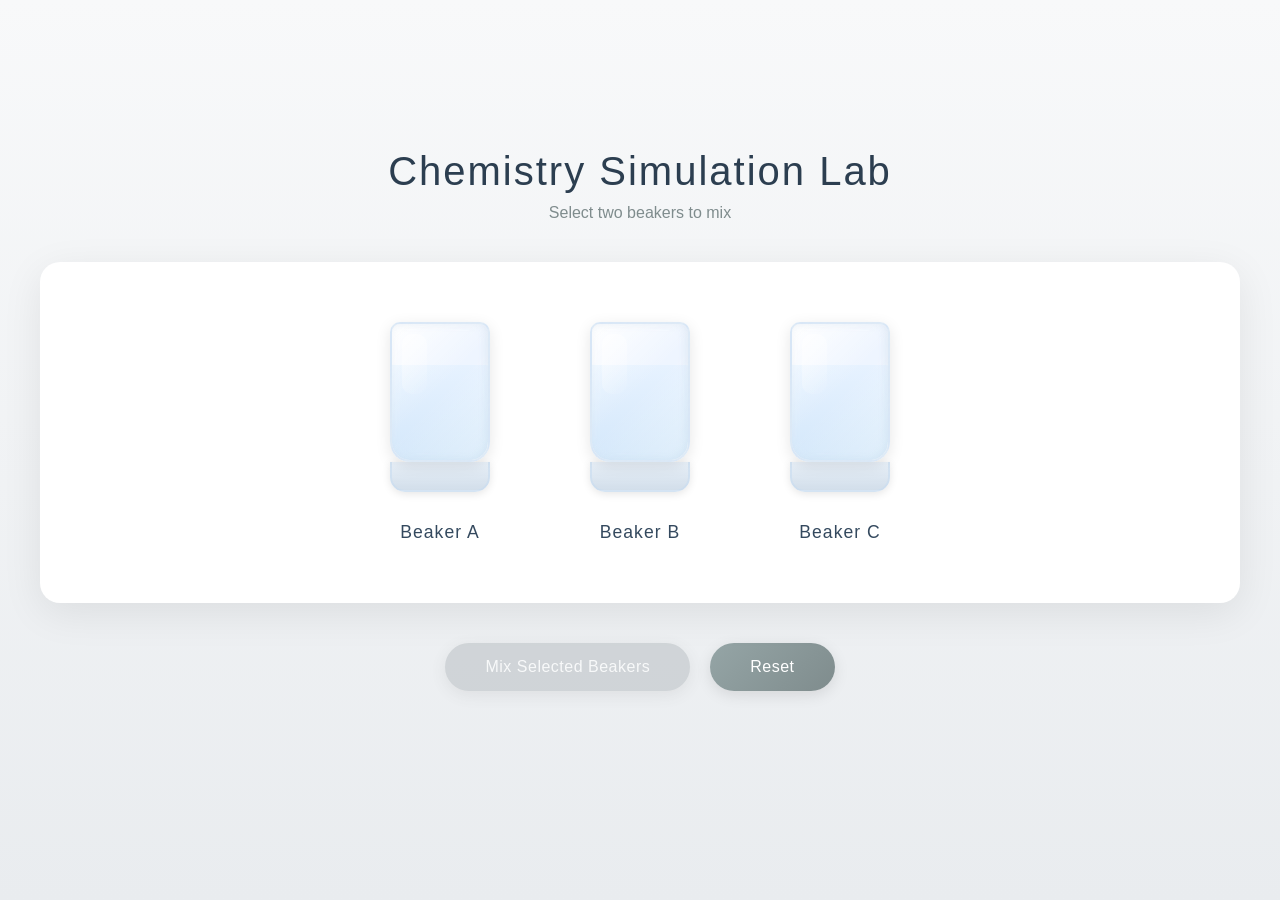
==== chemistry-simulation.html @ 5abb61dc "Add interactive chemistry simulation with three beakers Implemented a minimalist, scientific chemist" ====
<!DOCTYPE html>
<html lang="en">
<head>
    <meta charset="UTF-8">
    <meta name="viewport" content="width=device-width, initial-scale=1.0">
    <title>Interactive Chemistry Simulation</title>
    <link rel="stylesheet" href="chemistry-simulation.css">
</head>
<body>
    <div class="lab-container">
        <h1 class="title">Chemistry Simulation Lab</h1>

        <div class="instruction">Select two beakers to mix</div>

        <div class="lab-table">
            <div class="beaker-container" data-beaker="A">
                <div class="beaker" id="beaker-A">
                    <div class="beaker-glass">
                        <div class="liquid"></div>
                        <div class="reflection"></div>
                    </div>
                    <div class="beaker-base"></div>
                </div>
                <div class="label">Beaker A</div>
                <div class="selection-indicator"></div>
            </div>

            <div class="beaker-container" data-beaker="B">
                <div class="beaker" id="beaker-B">
                    <div class="beaker-glass">
                        <div class="liquid"></div>
                        <div class="reflection"></div>
                    </div>
                    <div class="beaker-base"></div>
                </div>
                <div class="label">Beaker B</div>
                <div class="selection-indicator"></div>
            </div>

            <div class="beaker-container" data-beaker="C">
                <div class="beaker" id="beaker-C">
                    <div class="beaker-glass">
                        <div class="liquid"></div>
                        <div class="reflection"></div>
                    </div>
                    <div class="beaker-base"></div>
                </div>
                <div class="label">Beaker C</div>
                <div class="selection-indicator"></div>
            </div>
        </div>

        <div class="controls">
            <button id="mix-btn" class="btn btn-mix" disabled>Mix Selected Beakers</button>
            <button id="reset-btn" class="btn btn-reset">Reset</button>
        </div>

        <div class="result-message" id="result-message"></div>

        <!-- Particle container for energy burst effect -->
        <div class="particle-container" id="particle-container"></div>
    </div>

    <script src="chemistry-simulation.js"></script>
</body>
</html>
---- chemistry-simulation.css ----
* {
    margin: 0;
    padding: 0;
    box-sizing: border-box;
}

body {
    font-family: 'Segoe UI', Tahoma, Geneva, Verdana, sans-serif;
    background: linear-gradient(to bottom, #f8f9fa 0%, #e9ecef 100%);
    min-height: 100vh;
    display: flex;
    justify-content: center;
    align-items: center;
    padding: 20px;
}

.lab-container {
    max-width: 1200px;
    width: 100%;
    text-align: center;
}

.title {
    font-size: 2.5rem;
    color: #2c3e50;
    margin-bottom: 10px;
    font-weight: 300;
    letter-spacing: 2px;
}

.instruction {
    font-size: 1rem;
    color: #7f8c8d;
    margin-bottom: 40px;
    font-weight: 300;
}

.lab-table {
    background: white;
    border-radius: 20px;
    padding: 60px 40px;
    box-shadow: 0 10px 40px rgba(0, 0, 0, 0.08);
    display: flex;
    justify-content: center;
    align-items: flex-end;
    gap: 80px;
    margin-bottom: 40px;
    position: relative;
}

.beaker-container {
    position: relative;
    cursor: pointer;
    transition: transform 0.3s ease;
}

.beaker-container:hover {
    transform: translateY(-5px);
}

.beaker-container.selected .selection-indicator {
    opacity: 1;
    transform: scale(1);
}

.beaker-container.disabled {
    opacity: 0.4;
    pointer-events: none;
}

.beaker {
    width: 120px;
    height: 180px;
    position: relative;
    display: flex;
    flex-direction: column;
    align-items: center;
}

.beaker-glass {
    width: 100px;
    height: 140px;
    background: linear-gradient(
        135deg,
        rgba(255, 255, 255, 0.9) 0%,
        rgba(230, 240, 255, 0.7) 50%,
        rgba(255, 255, 255, 0.9) 100%
    );
    border: 2px solid rgba(200, 220, 240, 0.6);
    border-radius: 10px 10px 20px 20px;
    position: relative;
    overflow: hidden;
    box-shadow:
        inset -2px 0 8px rgba(180, 200, 220, 0.3),
        inset 2px 0 8px rgba(255, 255, 255, 0.5),
        0 4px 15px rgba(0, 0, 0, 0.1);
}

.liquid {
    position: absolute;
    bottom: 0;
    width: 100%;
    height: 70%;
    background: linear-gradient(
        to bottom,
        rgba(200, 230, 255, 0.2) 0%,
        rgba(150, 200, 240, 0.3) 100%
    );
    border-radius: 0 0 18px 18px;
    transition: all 0.4s ease;
}

.reflection {
    position: absolute;
    top: 10px;
    left: 10px;
    width: 25px;
    height: 60px;
    background: linear-gradient(
        135deg,
        rgba(255, 255, 255, 0.6) 0%,
        rgba(255, 255, 255, 0) 100%
    );
    border-radius: 10px;
    pointer-events: none;
}

.beaker-base {
    width: 100px;
    height: 30px;
    background: linear-gradient(
        to bottom,
        rgba(200, 220, 240, 0.4) 0%,
        rgba(180, 200, 220, 0.6) 100%
    );
    border: 2px solid rgba(200, 220, 240, 0.6);
    border-top: none;
    border-radius: 0 0 15px 15px;
    box-shadow: 0 2px 8px rgba(0, 0, 0, 0.1);
}

.label {
    margin-top: 20px;
    font-size: 1.1rem;
    color: #34495e;
    font-weight: 500;
    letter-spacing: 1px;
}

.selection-indicator {
    position: absolute;
    bottom: -15px;
    left: 50%;
    transform: translateX(-50%) scale(0);
    width: 100px;
    height: 100px;
    border-radius: 50%;
    background: radial-gradient(
        circle,
        rgba(52, 152, 219, 0.3) 0%,
        rgba(52, 152, 219, 0.1) 50%,
        transparent 100%
    );
    border: 3px solid rgba(52, 152, 219, 0.6);
    opacity: 0;
    transition: all 0.3s ease;
    pointer-events: none;
}

.controls {
    display: flex;
    justify-content: center;
    gap: 20px;
    margin-bottom: 30px;
}

.btn {
    padding: 15px 40px;
    font-size: 1rem;
    border: none;
    border-radius: 50px;
    cursor: pointer;
    transition: all 0.3s ease;
    font-weight: 500;
    letter-spacing: 0.5px;
    box-shadow: 0 4px 15px rgba(0, 0, 0, 0.1);
}

.btn-mix {
    background: linear-gradient(135deg, #3498db 0%, #2980b9 100%);
    color: white;
}

.btn-mix:not(:disabled):hover {
    background: linear-gradient(135deg, #2980b9 0%, #21618c 100%);
    transform: translateY(-2px);
    box-shadow: 0 6px 20px rgba(52, 152, 219, 0.3);
}

.btn-mix:disabled {
    background: #bdc3c7;
    cursor: not-allowed;
    opacity: 0.6;
}

.btn-reset {
    background: linear-gradient(135deg, #95a5a6 0%, #7f8c8d 100%);
    color: white;
}

.btn-reset:hover {
    background: linear-gradient(135deg, #7f8c8d 0%, #5d6d7e 100%);
    transform: translateY(-2px);
    box-shadow: 0 6px 20px rgba(127, 140, 141, 0.3);
}

.result-message {
    font-size: 1.2rem;
    color: #2c3e50;
    min-height: 30px;
    font-weight: 400;
    letter-spacing: 0.5px;
}

/* Particle container for energy burst */
.particle-container {
    position: fixed;
    top: 0;
    left: 0;
    width: 100%;
    height: 100%;
    pointer-events: none;
    z-index: 1000;
}

.particle {
    position: absolute;
    width: 8px;
    height: 8px;
    border-radius: 50%;
    background: radial-gradient(circle, #ffd700 0%, #ff6b6b 100%);
    box-shadow: 0 0 10px rgba(255, 215, 0, 0.8);
    animation: particle-burst 0.6s ease-out forwards;
}

@keyframes particle-burst {
    0% {
        transform: translate(0, 0) scale(1);
        opacity: 1;
    }
    100% {
        transform: translate(var(--tx), var(--ty)) scale(0);
        opacity: 0;
    }
}

/* Energy Burst Animation */
.beaker-container.energy-burst .beaker-glass {
    animation: energy-glow 0.6s ease-out;
}

@keyframes energy-glow {
    0%, 100% {
        box-shadow:
            inset -2px 0 8px rgba(180, 200, 220, 0.3),
            inset 2px 0 8px rgba(255, 255, 255, 0.5),
            0 4px 15px rgba(0, 0, 0, 0.1);
    }
    50% {
        box-shadow:
            inset 0 0 30px rgba(255, 215, 0, 0.6),
            0 0 40px rgba(255, 215, 0, 0.4),
            0 0 60px rgba(255, 140, 0, 0.3);
    }
}

/* Color Reaction Animation */
.beaker-container.color-reaction .liquid {
    animation: color-diffusion 0.6s ease-out forwards;
}

@keyframes color-diffusion {
    0% {
        background: linear-gradient(
            to bottom,
            rgba(200, 230, 255, 0.2) 0%,
            rgba(150, 200, 240, 0.3) 100%
        );
    }
    33% {
        background: linear-gradient(
            to bottom,
            rgba(0, 255, 255, 0.6) 0%,
            rgba(0, 200, 255, 0.7) 100%
        );
    }
    66% {
        background: linear-gradient(
            to bottom,
            rgba(255, 0, 255, 0.6) 0%,
            rgba(200, 0, 255, 0.7) 100%
        );
    }
    100% {
        background: linear-gradient(
            to bottom,
            rgba(255, 255, 0, 0.6) 0%,
            rgba(255, 200, 0, 0.7) 100%
        );
    }
}

/* No Reaction Animation */
.beaker-container.no-reaction .liquid {
    animation: ripple-effect 0.5s ease-out;
}

@keyframes ripple-effect {
    0%, 100% {
        transform: scaleY(1);
        opacity: 1;
    }
    25% {
        transform: scaleY(0.98);
    }
    50% {
        transform: scaleY(1.02);
    }
    75% {
        transform: scaleY(0.99);
    }
}

.beaker-container.no-reaction .beaker-glass {
    animation: subtle-shimmer 0.5s ease-out;
}

@keyframes subtle-shimmer {
    0%, 100% {
        filter: brightness(1);
    }
    50% {
        filter: brightness(1.1);
    }
}

/* Mixing animation - both selected beakers */
.beaker-container.mixing .liquid {
    animation: liquid-shake 0.4s ease-in-out;
}

@keyframes liquid-shake {
    0%, 100% {
        transform: translateX(0) scaleX(1);
    }
    25% {
        transform: translateX(-3px) scaleX(0.98);
    }
    75% {
        transform: translateX(3px) scaleX(0.98);
    }
}

/* Responsive design */
@media (max-width: 768px) {
    .lab-table {
        gap: 40px;
        padding: 40px 20px;
    }

    .beaker {
        width: 90px;
        height: 150px;
    }

    .beaker-glass {
        width: 75px;
        height: 110px;
    }

    .beaker-base {
        width: 75px;
        height: 25px;
    }

    .title {
        font-size: 2rem;
    }
}
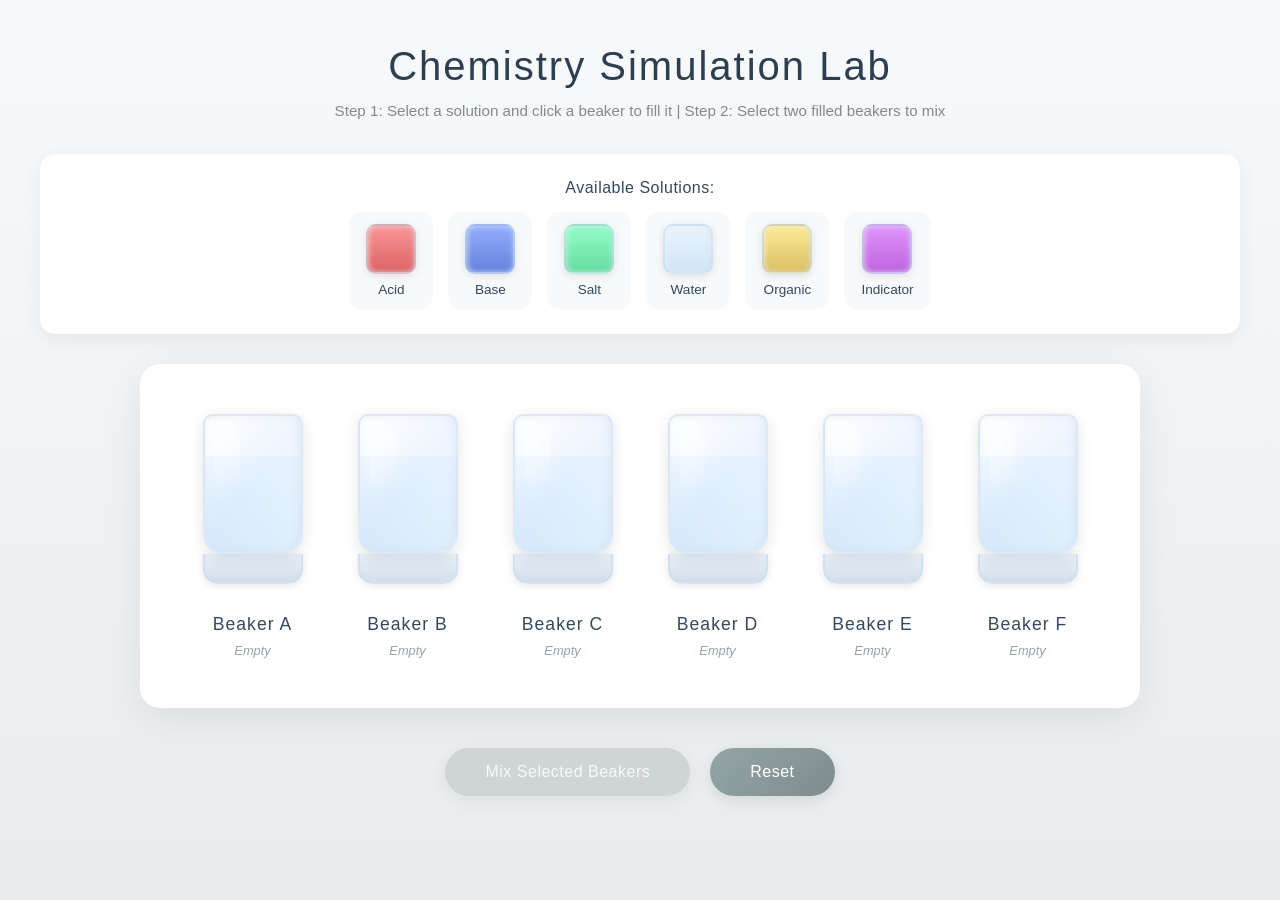
==== commit 4af0b51a: "Upgrade chemistry simulation with solution selection and 6 beakers Major enhancements: - Expanded fr" ====
--- a/chemistry-simulation.html
+++ b/chemistry-simulation.html
@@ -10,7 +10,38 @@
     <div class="lab-container">
         <h1 class="title">Chemistry Simulation Lab</h1>
 
-        <div class="instruction">Select two beakers to mix</div>
+        <div class="instruction">Step 1: Select a solution and click a beaker to fill it | Step 2: Select two filled beakers to mix</div>
+
+        <!-- Solution Selection Panel -->
+        <div class="solution-panel">
+            <div class="solution-title">Available Solutions:</div>
+            <div class="solution-options">
+                <div class="solution-option" data-solution="acid">
+                    <div class="solution-preview acid"></div>
+                    <div class="solution-name">Acid</div>
+                </div>
+                <div class="solution-option" data-solution="base">
+                    <div class="solution-preview base"></div>
+                    <div class="solution-name">Base</div>
+                </div>
+                <div class="solution-option" data-solution="salt">
+                    <div class="solution-preview salt"></div>
+                    <div class="solution-name">Salt</div>
+                </div>
+                <div class="solution-option" data-solution="water">
+                    <div class="solution-preview water"></div>
+                    <div class="solution-name">Water</div>
+                </div>
+                <div class="solution-option" data-solution="organic">
+                    <div class="solution-preview organic"></div>
+                    <div class="solution-name">Organic</div>
+                </div>
+                <div class="solution-option" data-solution="indicator">
+                    <div class="solution-preview indicator"></div>
+                    <div class="solution-name">Indicator</div>
+                </div>
+            </div>
+        </div>
 
         <div class="lab-table">
             <div class="beaker-container" data-beaker="A">
@@ -23,6 +54,7 @@
                 </div>
                 <div class="label">Beaker A</div>
                 <div class="selection-indicator"></div>
+                <div class="fill-indicator">Empty</div>
             </div>
 
             <div class="beaker-container" data-beaker="B">
@@ -35,6 +67,7 @@
                 </div>
                 <div class="label">Beaker B</div>
                 <div class="selection-indicator"></div>
+                <div class="fill-indicator">Empty</div>
             </div>
 
             <div class="beaker-container" data-beaker="C">
@@ -47,6 +80,46 @@
                 </div>
                 <div class="label">Beaker C</div>
                 <div class="selection-indicator"></div>
+                <div class="fill-indicator">Empty</div>
+            </div>
+
+            <div class="beaker-container" data-beaker="D">
+                <div class="beaker" id="beaker-D">
+                    <div class="beaker-glass">
+                        <div class="liquid"></div>
+                        <div class="reflection"></div>
+                    </div>
+                    <div class="beaker-base"></div>
+                </div>
+                <div class="label">Beaker D</div>
+                <div class="selection-indicator"></div>
+                <div class="fill-indicator">Empty</div>
+            </div>
+
+            <div class="beaker-container" data-beaker="E">
+                <div class="beaker" id="beaker-E">
+                    <div class="beaker-glass">
+                        <div class="liquid"></div>
+                        <div class="reflection"></div>
+                    </div>
+                    <div class="beaker-base"></div>
+                </div>
+                <div class="label">Beaker E</div>
+                <div class="selection-indicator"></div>
+                <div class="fill-indicator">Empty</div>
+            </div>
+
+            <div class="beaker-container" data-beaker="F">
+                <div class="beaker" id="beaker-F">
+                    <div class="beaker-glass">
+                        <div class="liquid"></div>
+                        <div class="reflection"></div>
+                    </div>
+                    <div class="beaker-base"></div>
+                </div>
+                <div class="label">Beaker F</div>
+                <div class="selection-indicator"></div>
+                <div class="fill-indicator">Empty</div>
             </div>
         </div>
 
--- a/chemistry-simulation.css
+++ b/chemistry-simulation.css
@@ -29,23 +29,118 @@
 }
 
 .instruction {
+    font-size: 0.95rem;
+    color: #7f8c8d;
+    margin-bottom: 30px;
+    font-weight: 300;
+    line-height: 1.6;
+}
+
+/* Solution Selection Panel */
+.solution-panel {
+    background: white;
+    border-radius: 15px;
+    padding: 25px 30px;
+    margin-bottom: 30px;
+    box-shadow: 0 5px 20px rgba(0, 0, 0, 0.06);
+}
+
+.solution-title {
     font-size: 1rem;
-    color: #7f8c8d;
-    margin-bottom: 40px;
-    font-weight: 300;
+    color: #34495e;
+    margin-bottom: 15px;
+    font-weight: 500;
+    letter-spacing: 0.5px;
+}
+
+.solution-options {
+    display: flex;
+    justify-content: center;
+    gap: 15px;
+    flex-wrap: wrap;
+}
+
+.solution-option {
+    cursor: pointer;
+    padding: 10px 15px;
+    border-radius: 12px;
+    border: 2px solid transparent;
+    transition: all 0.3s ease;
+    display: flex;
+    flex-direction: column;
+    align-items: center;
+    gap: 8px;
+    background: #f8f9fa;
+}
+
+.solution-option:hover {
+    transform: translateY(-3px);
+    box-shadow: 0 4px 12px rgba(0, 0, 0, 0.1);
+}
+
+.solution-option.selected {
+    border-color: #3498db;
+    background: rgba(52, 152, 219, 0.1);
+    box-shadow: 0 0 15px rgba(52, 152, 219, 0.3);
+}
+
+.solution-preview {
+    width: 50px;
+    height: 50px;
+    border-radius: 10px;
+    border: 2px solid rgba(200, 220, 240, 0.6);
+    box-shadow:
+        inset -1px 0 5px rgba(180, 200, 220, 0.3),
+        inset 1px 0 5px rgba(255, 255, 255, 0.5),
+        0 2px 8px rgba(0, 0, 0, 0.1);
+    transition: all 0.3s ease;
+}
+
+.solution-preview.acid {
+    background: linear-gradient(to bottom, rgba(255, 50, 50, 0.5), rgba(200, 0, 0, 0.6));
+}
+
+.solution-preview.base {
+    background: linear-gradient(to bottom, rgba(50, 100, 255, 0.5), rgba(0, 50, 200, 0.6));
+}
+
+.solution-preview.salt {
+    background: linear-gradient(to bottom, rgba(50, 255, 150, 0.5), rgba(0, 200, 100, 0.6));
+}
+
+.solution-preview.water {
+    background: linear-gradient(to bottom, rgba(200, 230, 255, 0.3), rgba(150, 200, 240, 0.4));
+}
+
+.solution-preview.organic {
+    background: linear-gradient(to bottom, rgba(255, 220, 50, 0.5), rgba(200, 150, 0, 0.6));
+}
+
+.solution-preview.indicator {
+    background: linear-gradient(to bottom, rgba(200, 50, 255, 0.5), rgba(150, 0, 200, 0.6));
+}
+
+.solution-name {
+    font-size: 0.85rem;
+    color: #34495e;
+    font-weight: 500;
 }
 
 .lab-table {
     background: white;
     border-radius: 20px;
-    padding: 60px 40px;
+    padding: 50px 30px;
     box-shadow: 0 10px 40px rgba(0, 0, 0, 0.08);
     display: flex;
     justify-content: center;
     align-items: flex-end;
-    gap: 80px;
+    gap: 35px;
     margin-bottom: 40px;
     position: relative;
+    flex-wrap: wrap;
+    max-width: 1000px;
+    margin-left: auto;
+    margin-right: auto;
 }
 
 .beaker-container {
@@ -145,6 +240,60 @@
     color: #34495e;
     font-weight: 500;
     letter-spacing: 1px;
+}
+
+.fill-indicator {
+    margin-top: 8px;
+    font-size: 0.8rem;
+    color: #95a5a6;
+    font-weight: 400;
+    font-style: italic;
+}
+
+.beaker-container.filled .fill-indicator {
+    color: #27ae60;
+    font-weight: 500;
+}
+
+/* Solution-specific liquid colors */
+.liquid.acid {
+    background: linear-gradient(to bottom, rgba(255, 50, 50, 0.5), rgba(200, 0, 0, 0.6));
+}
+
+.liquid.base {
+    background: linear-gradient(to bottom, rgba(50, 100, 255, 0.5), rgba(0, 50, 200, 0.6));
+}
+
+.liquid.salt {
+    background: linear-gradient(to bottom, rgba(50, 255, 150, 0.5), rgba(0, 200, 100, 0.6));
+}
+
+.liquid.water {
+    background: linear-gradient(to bottom, rgba(200, 230, 255, 0.3), rgba(150, 200, 240, 0.4));
+}
+
+.liquid.organic {
+    background: linear-gradient(to bottom, rgba(255, 220, 50, 0.5), rgba(200, 150, 0, 0.6));
+}
+
+.liquid.indicator {
+    background: linear-gradient(to bottom, rgba(200, 50, 255, 0.5), rgba(150, 0, 200, 0.6));
+}
+
+/* Pour animation */
+.beaker-container.pouring .liquid {
+    animation: pour-in 0.5s ease-out;
+}
+
+@keyframes pour-in {
+    0% {
+        height: 0%;
+        opacity: 0;
+    }
+    100% {
+        height: 70%;
+        opacity: 1;
+    }
 }
 
 .selection-indicator {
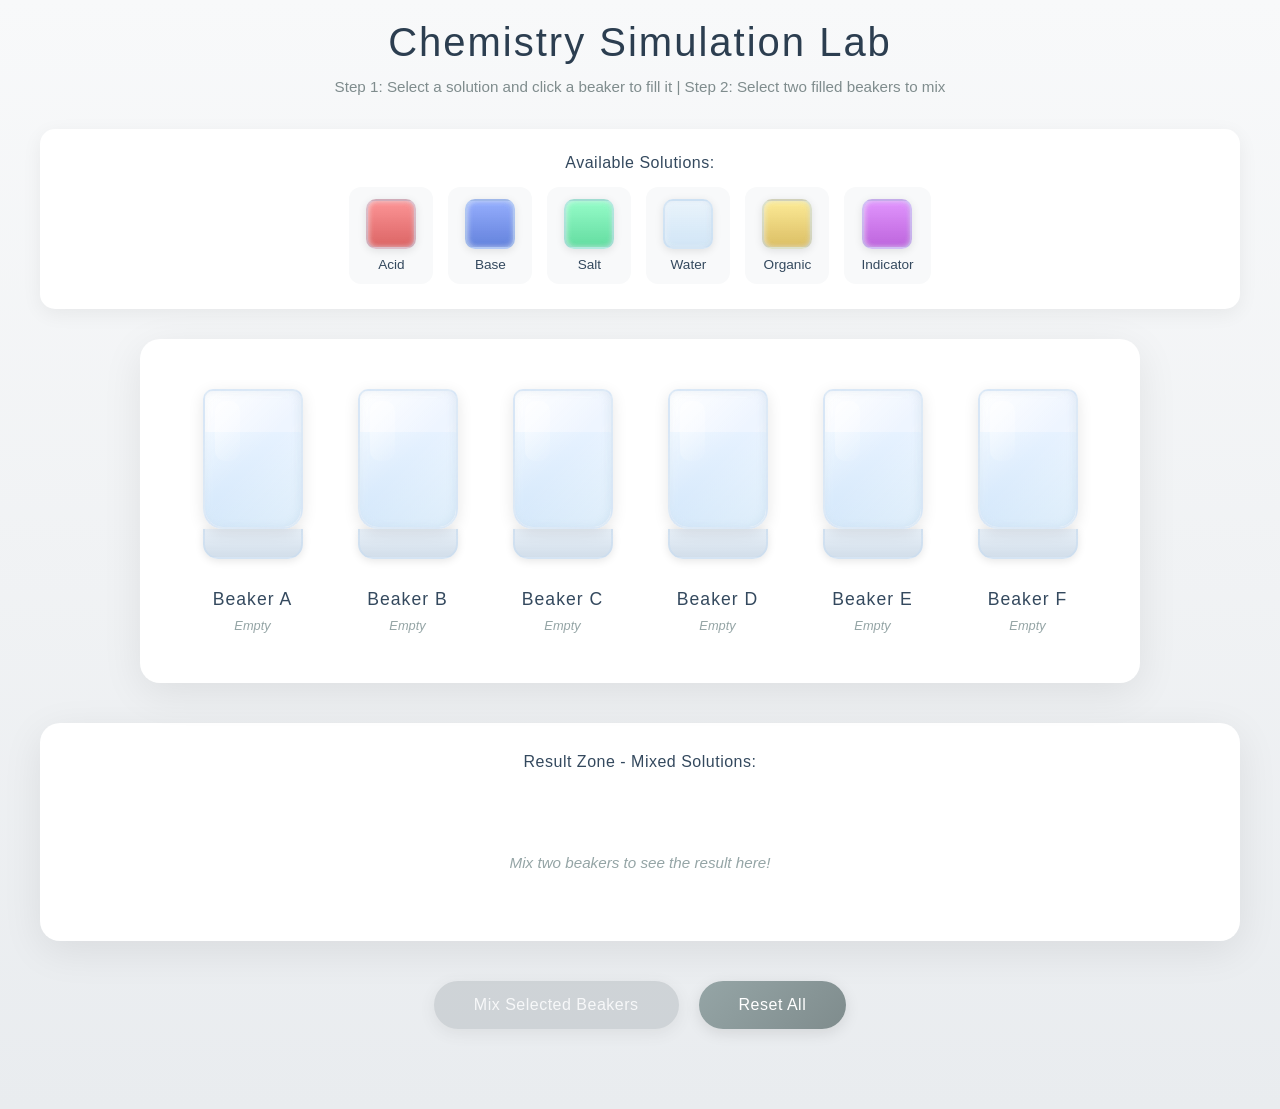
==== commit 5f7667b4: "Add result beaker system - mixed solutions create new beakers Major new feature: Result Beaker Creat" ====
--- a/chemistry-simulation.html
+++ b/chemistry-simulation.html
@@ -123,9 +123,17 @@
             </div>
         </div>
 
+        <!-- Result Zone for Mixed Solutions -->
+        <div class="result-zone">
+            <div class="result-zone-title">Result Zone - Mixed Solutions:</div>
+            <div class="result-beakers" id="result-beakers">
+                <div class="result-placeholder">Mix two beakers to see the result here!</div>
+            </div>
+        </div>
+
         <div class="controls">
             <button id="mix-btn" class="btn btn-mix" disabled>Mix Selected Beakers</button>
-            <button id="reset-btn" class="btn btn-reset">Reset</button>
+            <button id="reset-btn" class="btn btn-reset">Reset All</button>
         </div>
 
         <div class="result-message" id="result-message"></div>
--- a/chemistry-simulation.css
+++ b/chemistry-simulation.css
@@ -316,6 +316,141 @@
     pointer-events: none;
 }
 
+/* Result Zone */
+.result-zone {
+    background: white;
+    border-radius: 20px;
+    padding: 30px;
+    margin-bottom: 40px;
+    box-shadow: 0 10px 40px rgba(0, 0, 0, 0.08);
+    min-height: 200px;
+}
+
+.result-zone-title {
+    font-size: 1rem;
+    color: #34495e;
+    margin-bottom: 20px;
+    font-weight: 500;
+    letter-spacing: 0.5px;
+}
+
+.result-beakers {
+    display: flex;
+    justify-content: center;
+    align-items: flex-end;
+    gap: 40px;
+    flex-wrap: wrap;
+    min-height: 120px;
+}
+
+.result-placeholder {
+    color: #95a5a6;
+    font-size: 0.95rem;
+    font-style: italic;
+    padding: 40px;
+}
+
+.result-beaker-container {
+    position: relative;
+    cursor: pointer;
+    transition: transform 0.3s ease;
+    animation: appear 0.5s ease-out;
+}
+
+@keyframes appear {
+    0% {
+        opacity: 0;
+        transform: scale(0.5) translateY(-50px);
+    }
+    100% {
+        opacity: 1;
+        transform: scale(1) translateY(0);
+    }
+}
+
+.result-beaker-container:hover {
+    transform: translateY(-5px);
+}
+
+.result-beaker-container.disabled {
+    opacity: 0.4;
+    pointer-events: none;
+}
+
+.result-beaker-container.selected .selection-indicator {
+    opacity: 1;
+    transform: scale(1);
+}
+
+.result-beaker-container .beaker {
+    width: 120px;
+    height: 180px;
+    position: relative;
+    display: flex;
+    flex-direction: column;
+    align-items: center;
+}
+
+.result-beaker-container .label {
+    margin-top: 15px;
+    font-size: 0.9rem;
+    color: #34495e;
+    font-weight: 500;
+    letter-spacing: 0.5px;
+}
+
+/* Explosion animation for result beaker */
+.result-beaker-container.exploding .beaker-glass {
+    animation: explosion 0.8s ease-out;
+}
+
+@keyframes explosion {
+    0% {
+        transform: scale(1);
+        opacity: 1;
+    }
+    50% {
+        transform: scale(1.3);
+        opacity: 0.8;
+        filter: brightness(2);
+    }
+    100% {
+        transform: scale(1);
+        opacity: 1;
+        filter: brightness(1);
+    }
+}
+
+/* Color change animation for result beaker */
+.result-beaker-container.color-changing .liquid {
+    animation: result-color-shift 1s ease-in-out;
+}
+
+@keyframes result-color-shift {
+    0%, 100% {
+        filter: hue-rotate(0deg) brightness(1);
+    }
+    25% {
+        filter: hue-rotate(90deg) brightness(1.3);
+    }
+    50% {
+        filter: hue-rotate(180deg) brightness(1.5);
+    }
+    75% {
+        filter: hue-rotate(270deg) brightness(1.3);
+    }
+}
+
+/* Transfer animation particles */
+.transfer-particle {
+    position: absolute;
+    width: 10px;
+    height: 10px;
+    border-radius: 50%;
+    pointer-events: none;
+    z-index: 999;
+}
+
 .controls {
     display: flex;
     justify-content: center;
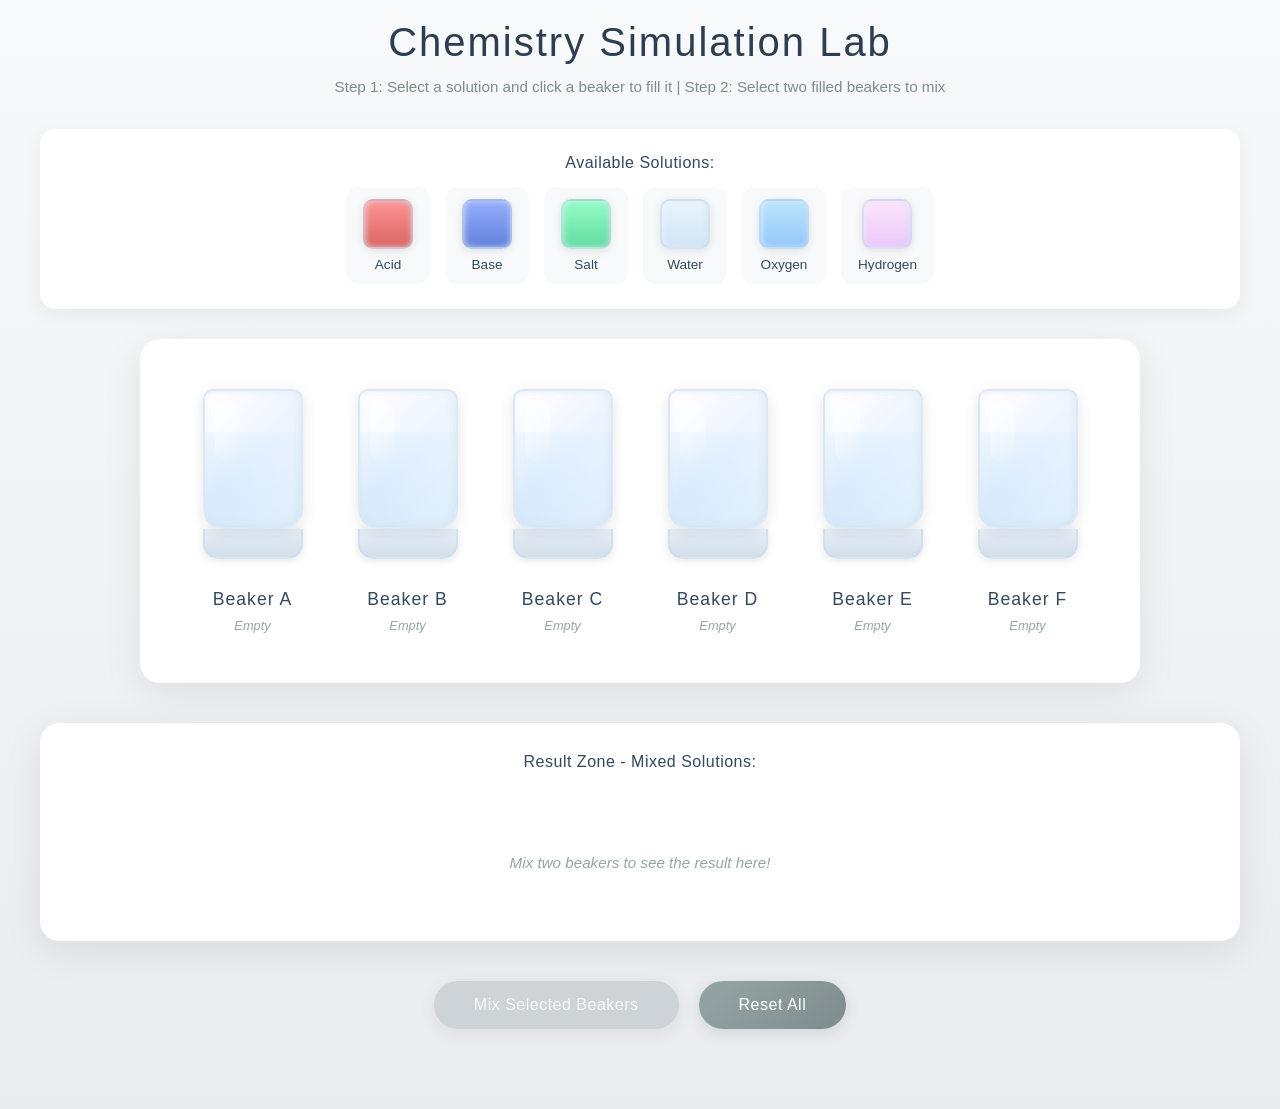
==== commit 6829e9e0: "Replace Indicator/Organic with Hydrogen/Oxygen + explosive combustion Major chemistry update: - Rena" ====
--- a/chemistry-simulation.html
+++ b/chemistry-simulation.html
@@ -32,13 +32,13 @@
                     <div class="solution-preview water"></div>
                     <div class="solution-name">Water</div>
                 </div>
-                <div class="solution-option" data-solution="organic">
-                    <div class="solution-preview organic"></div>
-                    <div class="solution-name">Organic</div>
+                <div class="solution-option" data-solution="oxygen">
+                    <div class="solution-preview oxygen"></div>
+                    <div class="solution-name">Oxygen</div>
                 </div>
-                <div class="solution-option" data-solution="indicator">
-                    <div class="solution-preview indicator"></div>
-                    <div class="solution-name">Indicator</div>
+                <div class="solution-option" data-solution="hydrogen">
+                    <div class="solution-preview hydrogen"></div>
+                    <div class="solution-name">Hydrogen</div>
                 </div>
             </div>
         </div>
--- a/chemistry-simulation.css
+++ b/chemistry-simulation.css
@@ -112,12 +112,14 @@
     background: linear-gradient(to bottom, rgba(200, 230, 255, 0.3), rgba(150, 200, 240, 0.4));
 }
 
+.solution-preview.oxygen,
 .solution-preview.organic {
-    background: linear-gradient(to bottom, rgba(255, 220, 50, 0.5), rgba(200, 150, 0, 0.6));
-}
-
+    background: linear-gradient(to bottom, rgba(100, 200, 255, 0.4), rgba(50, 150, 255, 0.5));
+}
+
+.solution-preview.hydrogen,
 .solution-preview.indicator {
-    background: linear-gradient(to bottom, rgba(200, 50, 255, 0.5), rgba(150, 0, 200, 0.6));
+    background: linear-gradient(to bottom, rgba(255, 200, 255, 0.4), rgba(220, 150, 255, 0.5));
 }
 
 .solution-name {
@@ -272,12 +274,14 @@
     background: linear-gradient(to bottom, rgba(200, 230, 255, 0.3), rgba(150, 200, 240, 0.4));
 }
 
+.liquid.oxygen,
 .liquid.organic {
-    background: linear-gradient(to bottom, rgba(255, 220, 50, 0.5), rgba(200, 150, 0, 0.6));
-}
-
+    background: linear-gradient(to bottom, rgba(100, 200, 255, 0.4), rgba(50, 150, 255, 0.5));
+}
+
+.liquid.hydrogen,
 .liquid.indicator {
-    background: linear-gradient(to bottom, rgba(200, 50, 255, 0.5), rgba(150, 0, 200, 0.6));
+    background: linear-gradient(to bottom, rgba(255, 200, 255, 0.4), rgba(220, 150, 255, 0.5));
 }
 
 /* Pour animation */
